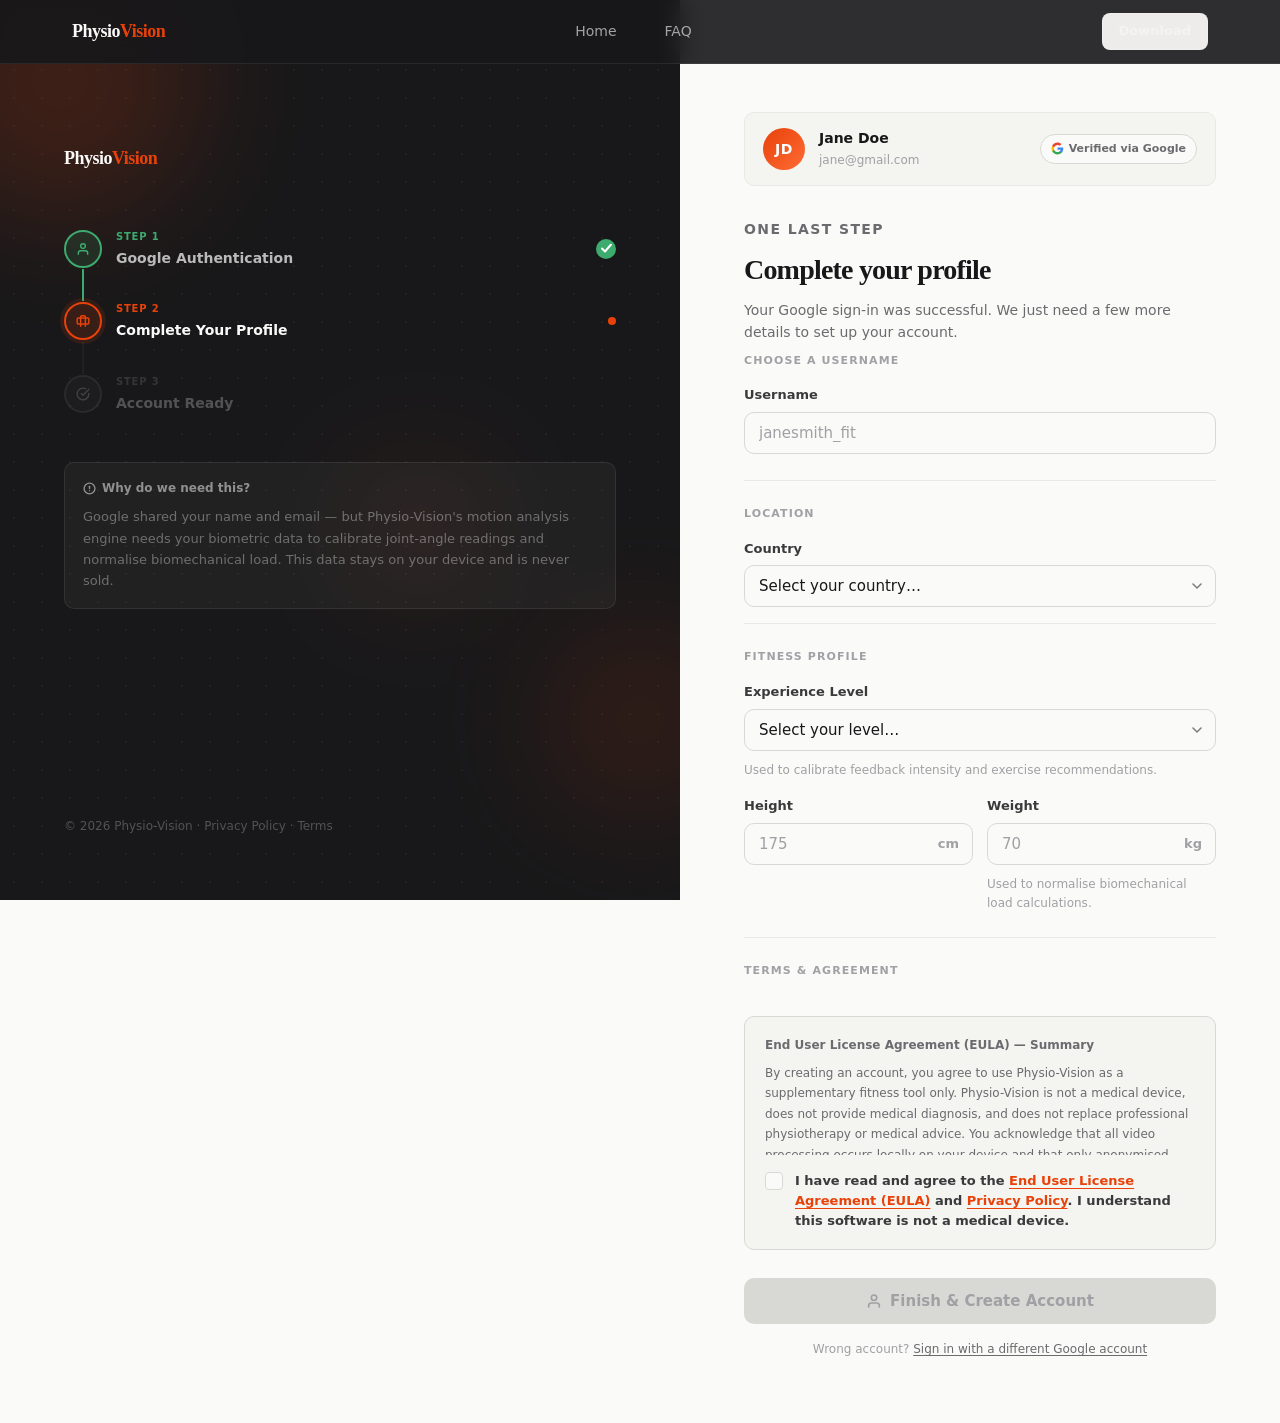
==== PhysioVision Web/complete-profile.html @ e2a909e8 "Integrated Auth" ====
<!DOCTYPE html>
<html lang="en">
<head>
  <meta charset="UTF-8" />
  <meta name="viewport" content="width=device-width, initial-scale=1.0" />
  <title>Complete Your Profile | Physio-Vision</title>
  <meta name="description" content="Almost there — finish setting up your Physio-Vision account." />
  <link rel="preconnect" href="https://fonts.googleapis.com" />
  <link rel="preconnect" href="https://fonts.gstatic.com" crossorigin />
  <link rel="stylesheet" href="css/style.css" />
  <link rel="stylesheet" href="css/complete-profile.css" />
</head>
<body>

  <nav>
    <div class="container nav-inner">
      <a href="index.html" class="logo">Physio<em>Vision</em></a>
      <div class="nav-links">
        <a href="index.html">Home</a>
        <a href="faq.html">FAQ</a>
      </div>
      <div class="nav-right">
        <a href="#" class="btn btn-outline btn-disabled">Download</a>
      </div>
    </div>
  </nav>

  <div class="cp-page">

    <!-- ── LEFT PANEL ── -->
    <div class="cp-left">
      <!-- Animated background orbs -->
      <div class="orb orb-1"></div>
      <div class="orb orb-2"></div>
      <div class="orb orb-3"></div>

      <div class="cp-left-content">
        <a href="index.html" class="logo">Physio<em>Vision</em></a>

        <!-- Step tracker -->
        <div class="step-track">
          <div class="step done">
            <div class="step-icon">
              <svg width="14" height="14" viewBox="0 0 24 24" fill="none" stroke="currentColor" stroke-width="2.5" stroke-linecap="round"><path d="M20 21v-2a4 4 0 0 0-4-4H8a4 4 0 0 0-4 4v2"/><circle cx="12" cy="7" r="4"/></svg>
            </div>
            <div class="step-label">
              <span class="step-num">Step 1</span>
              <span class="step-title">Google Authentication</span>
            </div>
            <div class="step-check">
              <svg width="11" height="9" viewBox="0 0 11 9" fill="none"><path d="M1 4.5l3 3 6-7" stroke="currentColor" stroke-width="2" stroke-linecap="round" stroke-linejoin="round"/></svg>
            </div>
          </div>

          <div class="step-connector">
            <div class="step-connector-fill"></div>
          </div>

          <div class="step active">
            <div class="step-icon">
              <svg width="14" height="14" viewBox="0 0 24 24" fill="none" stroke="currentColor" stroke-width="2.5" stroke-linecap="round"><path d="M20 7H4a2 2 0 0 0-2 2v6a2 2 0 0 0 2 2h16a2 2 0 0 0 2-2V9a2 2 0 0 0-2-2z"/><path d="M16 21V5a2 2 0 0 0-2-2h-4a2 2 0 0 0-2 2v16"/></svg>
            </div>
            <div class="step-label">
              <span class="step-num">Step 2</span>
              <span class="step-title">Complete Your Profile</span>
            </div>
            <div class="step-pulse"></div>
          </div>

          <div class="step-connector dim"></div>

          <div class="step dim">
            <div class="step-icon">
              <svg width="14" height="14" viewBox="0 0 24 24" fill="none" stroke="currentColor" stroke-width="2.5" stroke-linecap="round"><path d="M22 11.08V12a10 10 0 1 1-5.93-9.14"/><polyline points="22 4 12 14.01 9 11.01"/></svg>
            </div>
            <div class="step-label">
              <span class="step-num">Step 3</span>
              <span class="step-title">Account Ready</span>
            </div>
          </div>
        </div>

        <!-- Why we need this -->
        <div class="why-box">
          <p class="why-title">
            <svg width="13" height="13" viewBox="0 0 24 24" fill="none" stroke="currentColor" stroke-width="2.5" stroke-linecap="round"><circle cx="12" cy="12" r="10"/><line x1="12" y1="8" x2="12" y2="12"/><line x1="12" y1="16" x2="12.01" y2="16"/></svg>
            Why do we need this?
          </p>
          <p class="why-body">
            Google shared your name and email — but Physio-Vision's motion analysis engine needs your 
            biometric data to calibrate joint-angle readings and normalise biomechanical load. 
            This data stays on your device and is never sold.
          </p>
        </div>
      </div>

      <div class="cp-left-footer">
        © 2026 Physio-Vision · <a href="#">Privacy Policy</a> · <a href="#">Terms</a>
      </div>
    </div>

    <!-- ── RIGHT PANEL ── -->
    <div class="cp-right">

      <!-- Google identity card -->
      <div class="identity-card">
        <div class="identity-avatar" id="identity-avatar">JD</div>
        <div class="identity-info">
          <p class="identity-name" id="identity-name">Jane Doe</p>
          <p class="identity-email" id="identity-email">jane@gmail.com</p>
        </div>
        <div class="identity-badge">
          <svg width="13" height="13" viewBox="0 0 24 24"><path fill="#4285F4" d="M22.56 12.25c0-.78-.07-1.53-.2-2.25H12v4.26h5.92c-.26 1.37-1.04 2.53-2.21 3.31v2.77h3.57c2.08-1.92 3.28-4.74 3.28-8.09z"/><path fill="#34A853" d="M12 23c2.97 0 5.46-.98 7.28-2.66l-3.57-2.77c-.98.66-2.23 1.06-3.71 1.06-2.86 0-5.29-1.93-6.16-4.53H2.18v2.84C3.99 20.53 7.7 23 12 23z"/><path fill="#FBBC05" d="M5.84 14.09c-.22-.66-.35-1.36-.35-2.09s.13-1.43.35-2.09V7.07H2.18C1.43 8.55 1 10.22 1 12s.43 3.45 1.18 4.93l3.66-2.84z"/><path fill="#EA4335" d="M12 5.38c1.62 0 3.06.56 4.21 1.64l3.15-3.15C17.45 2.09 14.97 1 12 1 7.7 1 3.47 3.47 2.18 7.07l3.66 2.84c.87-2.6 3.3-4.53 6.16-4.53z"/></svg>
          Verified via Google
        </div>
      </div>

      <div class="cp-form-header">
        <p class="label">One last step</p>
        <h1>Complete your profile</h1>
        <p>Your Google sign-in was successful. We just need a few more details to set up your account.</p>
      </div>

      <form id="cp-form" novalidate>

        <!-- USERNAME -->
        <p class="form-section-title">Choose a Username</p>

        <div class="form-group">
          <label for="username">Username</label>
          <input class="form-input" type="text" id="username" name="username"
            placeholder="janesmith_fit" required minlength="3" maxlength="20" autocomplete="username" />
          <span class="hint" id="username-hint"></span>
          <span class="error-msg"></span>
        </div>

        <!-- LOCATION -->
        <p class="form-section-title">Location</p>

        <div class="form-group">
          <label for="country">Country</label>
          <div class="select-wrap">
            <select class="form-select" id="country" name="country" required>
              <option value="" disabled selected>Select your country…</option>
            </select>
          </div>
          <span class="error-msg"></span>
        </div>

        <!-- FITNESS PROFILE -->
        <p class="form-section-title">Fitness Profile</p>

        <div class="form-group">
          <label for="level">Experience Level</label>
          <div class="select-wrap">
            <select class="form-select" id="level" name="level" required>
              <option value="" disabled selected>Select your level…</option>
              <option value="beginner">Beginner — I'm just getting started</option>
              <option value="intermediate">Intermediate — I exercise regularly</option>
              <option value="advanced">Advanced — I train competitively or professionally</option>
            </select>
          </div>
          <span class="hint">Used to calibrate feedback intensity and exercise recommendations.</span>
          <span class="error-msg"></span>
        </div>

        <div class="form-row">
          <div class="form-group">
            <label for="height">Height</label>
            <div class="input-unit-wrap">
              <input class="form-input" type="number" id="height" name="height_cm"
                placeholder="175" min="50" max="280" required />
              <span class="input-unit-label">cm</span>
            </div>
            <span class="error-msg"></span>
          </div>
          <div class="form-group">
            <label for="weight">Weight</label>
            <div class="input-unit-wrap">
              <input class="form-input" type="number" id="weight" name="weight_kg"
                placeholder="70" min="10" max="500" required />
              <span class="input-unit-label">kg</span>
            </div>
            <span class="hint">Used to normalise biomechanical load calculations.</span>
            <span class="error-msg"></span>
          </div>
        </div>

        <!-- EULA -->
        <p class="form-section-title">Terms &amp; Agreement</p>

        <div class="eula-wrap">
          <div class="eula-scroll">
            <p><strong>End User License Agreement (EULA) — Summary</strong></p>
            <p style="margin-top:8px;">
              By creating an account, you agree to use Physio-Vision as a supplementary 
              fitness tool only. Physio-Vision is not a medical device, does not provide 
              medical diagnosis, and does not replace professional physiotherapy or medical 
              advice. You acknowledge that all video processing occurs locally on your 
              device and that only anonymised numeric session data is synced to our servers.
              You agree not to redistribute, reverse engineer, or resell the software.
              Physio-Vision reserves the right to revoke Beta access at any time.
              For the full EULA, please visit <a href="#">physiovision.app/eula</a>.
            </p>
          </div>
          <div class="form-group" style="margin-bottom:0;">
            <label class="eula-check-row">
              <div class="custom-checkbox">
                <input type="checkbox" id="eula" name="eula_accepted" required />
                <div class="checkbox-box">
                  <svg width="10" height="8" viewBox="0 0 10 8" fill="none">
                    <path d="M1 4l3 3 5-6" stroke="white" stroke-width="1.8" stroke-linecap="round" stroke-linejoin="round"/>
                  </svg>
                </div>
              </div>
              <span class="eula-text">
                I have read and agree to the <a href="#">End User License Agreement (EULA)</a> 
                and <a href="#">Privacy Policy</a>. I understand this software is not a medical device.
              </span>
            </label>
            <span class="error-msg"></span>
          </div>
        </div>

        <!-- SUBMIT -->
        <button type="submit" class="btn-submit" id="btn-submit" disabled>
          <svg width="16" height="16" viewBox="0 0 24 24" fill="none" stroke="currentColor" stroke-width="2.5" stroke-linecap="round"><path d="M20 21v-2a4 4 0 0 0-4-4H8a4 4 0 0 0-4 4v2"/><circle cx="12" cy="7" r="4"/></svg>
          Finish &amp; Create Account
        </button>

        <p class="cp-footer-note">
          Wrong account? <a href="login.html">Sign in with a different Google account</a>
        </p>

      </form>
    </div>

  </div>

  <script src="js/complete-profile.js"></script>
</body>
</html>
---- PhysioVision Web/css/style.css ----
/* ============================================================
   PHYSIO-VISION — Global Design System v2
   Aesthetic: Light Industrial / Technical Editorial
   Inspired by: Framework.com — precise, structured, bold
   Fonts: Cabinet Grotesk (display) + Instrument Sans (body)
   Palette: Near-white base, pure black type, orange-red accent
   ============================================================ */

@import url('https://fonts.googleapis.com/css2?family=Instrument+Sans:ital,wght@0,400;0,500;0,600;1,400&display=swap');
/* Cabinet Grotesk via Fontshare CDN */
@import url('https://api.fontshare.com/v2/css?f[]=cabinet-grotesk@800,700,500&display=swap');

/* ──────────────────────────────────────────
   1. DESIGN TOKENS
────────────────────────────────────────── */
:root {
  /* Palette */
  --white:       #FAFAF8;
  --off-white:   #F2F1ED;
  --paper:       #EDECEA;
  --ink:         #0F0F0E;
  --ink-sec:     #3A3A38;
  --ink-muted:   #7A7A76;
  --ink-faint:   #B8B8B3;

  --accent:      #E8420A;        /* Framework-style orange-red */
  --accent-dim:  rgba(232,66,10,0.10);
  --accent-dark: #C23408;

  --border:      rgba(15,15,14,0.10);
  --border-hi:   rgba(15,15,14,0.20);

  /* Typography */
  --font-display: 'Cabinet Grotesk', 'Instrument Sans', sans-serif;
  --font-body:    'Instrument Sans', sans-serif;

  /* Layout */
  --nav-h:    64px;
  --radius:   6px;
  --radius-lg:12px;
  --max-w:    1200px;

  /* Motion */
  --ease: cubic-bezier(0.22, 1, 0.36, 1);
}

/* ──────────────────────────────────────────
   2. RESET
────────────────────────────────────────── */
*, *::before, *::after {
  margin: 0; padding: 0;
  box-sizing: border-box;
}

html { scroll-behavior: smooth; }

body {
  background: var(--white);
  color: var(--ink);
  font-family: var(--font-body);
  font-size: 16px;
  line-height: 1.6;
  overflow-x: hidden;
  -webkit-font-smoothing: antialiased;
}

a { text-decoration: none; color: inherit; }
img { display: block; max-width: 100%; }
button { font-family: var(--font-body); }

/* ──────────────────────────────────────────
   3. UTILITIES
────────────────────────────────────────── */
.container {
  max-width: var(--max-w);
  margin: 0 auto;
  padding: 0 40px;
}

.label {
  font-size: 11px;
  font-weight: 600;
  letter-spacing: 0.12em;
  text-transform: uppercase;
  color: var(--ink-muted);
}

.badge {
  display: inline-flex;
  align-items: center;
  gap: 6px;
  padding: 4px 10px;
  border-radius: 4px;
  background: var(--accent-dim);
  border: 1px solid rgba(232,66,10,0.2);
  color: var(--accent);
  font-size: 11px;
  font-weight: 600;
  letter-spacing: 0.08em;
  text-transform: uppercase;
}

/* ──────────────────────────────────────────
   4. NAVIGATION
────────────────────────────────────────── */
nav {
  position: fixed;
  top: 0; left: 0; right: 0;
  z-index: 999;
  height: var(--nav-h);
  background: rgba(250,250,248,0.92);
  backdrop-filter: blur(16px);
  -webkit-backdrop-filter: blur(16px);
  border-bottom: 1px solid var(--border);
  transition: border-color 0.3s;
}

nav.scrolled { border-color: var(--border-hi); }

.nav-inner {
  height: 100%;
  display: flex;
  align-items: center;
  justify-content: space-between;
  gap: 32px;
}

.logo {
  font-family: var(--font-display);
  font-size: 17px;
  font-weight: 800;
  letter-spacing: -0.3px;
  color: var(--ink);
  flex-shrink: 0;
}
.logo em {
  font-style: normal;
  color: var(--accent);
}

.nav-links {
  display: flex;
  align-items: center;
  gap: 2px;
  flex: 1;
  justify-content: center;
}

.nav-links a {
  padding: 5px 12px;
  border-radius: var(--radius);
  font-size: 14px;
  font-weight: 500;
  color: var(--ink-sec);
  transition: background 0.15s, color 0.15s;
}
.nav-links a:hover,
.nav-links a.active {
  background: var(--border);
  color: var(--ink);
}

.nav-right { display: flex; align-items: center; gap: 10px; }

/* ──────────────────────────────────────────
   5. BUTTONS
────────────────────────────────────────── */
.btn {
  display: inline-flex;
  align-items: center;
  gap: 7px;
  padding: 9px 20px;
  border-radius: var(--radius);
  font-family: var(--font-body);
  font-size: 14px;
  font-weight: 600;
  cursor: pointer;
  transition: all 0.2s var(--ease);
  border: none;
  outline: none;
  white-space: nowrap;
  text-decoration: none;
}

.btn-primary {
  background: var(--ink);
  color: var(--white);
}
.btn-primary:hover {
  background: var(--accent);
  transform: translateY(-1px);
}

.btn-accent {
  background: var(--accent);
  color: #fff;
}
.btn-accent:hover {
  background: var(--accent-dark);
  transform: translateY(-1px);
  box-shadow: 0 4px 18px rgba(232,66,10,0.25);
}

.btn-outline {
  background: transparent;
  color: var(--ink-sec);
  border: 1px solid var(--border-hi);
}
.btn-outline:hover {
  background: var(--off-white);
  border-color: var(--ink-faint);
  color: var(--ink);
}

.btn-disabled {
  background: var(--paper);
  color: var(--ink-faint);
  border: 1px solid var(--border);
  cursor: not-allowed;
  pointer-events: none;
}

/* ──────────────────────────────────────────
   6. SECTION STRUCTURE
────────────────────────────────────────── */
.section-header {
  display: grid;
  grid-template-columns: 1fr 1fr;
  gap: 48px;
  align-items: end;
  margin-bottom: 56px;
}

.section-header-left .label { margin-bottom: 14px; }

.display-title {
  font-family: var(--font-display);
  font-size: clamp(32px, 4vw, 52px);
  font-weight: 800;
  letter-spacing: -1.5px;
  line-height: 1.05;
  color: var(--ink);
}

.section-sub {
  font-size: 15px;
  color: var(--ink-muted);
  line-height: 1.75;
  max-width: 380px;
  align-self: end;
}

/* Horizontal rule with label */
.section-rule {
  display: flex;
  align-items: center;
  gap: 16px;
  margin-bottom: 48px;
}
.section-rule::before,
.section-rule::after {
  content: '';
  flex: 1;
  height: 1px;
  background: var(--border);
}

/* ──────────────────────────────────────────
   7. SCROLL REVEAL
────────────────────────────────────────── */
.reveal {
  opacity: 0;
  transform: translateY(20px);
  transition: opacity 0.6s var(--ease), transform 0.6s var(--ease);
}
.reveal.visible { opacity: 1; transform: none; }
.reveal-delay-1 { transition-delay: 0.08s; }
.reveal-delay-2 { transition-delay: 0.16s; }
.reveal-delay-3 { transition-delay: 0.24s; }
.reveal-delay-4 { transition-delay: 0.32s; }

/* ──────────────────────────────────────────
   8. FOOTER
────────────────────────────────────────── */
footer {
  border-top: 1px solid var(--border);
  background: var(--off-white);
  padding: 56px 0 40px;
}

.footer-grid {
  display: grid;
  grid-template-columns: 200px 1fr 1fr 1fr;
  gap: 48px;
  margin-bottom: 48px;
}

.footer-brand .logo { font-size: 16px; margin-bottom: 12px; display: block; }
.footer-brand p { font-size: 13px; color: var(--ink-muted); line-height: 1.65; }

.footer-col-title {
  font-size: 12px;
  font-weight: 600;
  letter-spacing: 0.08em;
  text-transform: uppercase;
  color: var(--ink-sec);
  margin-bottom: 14px;
}

.footer-col a {
  display: block;
  font-size: 14px;
  color: var(--ink-muted);
  margin-bottom: 9px;
  transition: color 0.15s;
}
.footer-col a:hover { color: var(--ink); }

.footer-bottom {
  display: flex;
  align-items: center;
  justify-content: space-between;
  padding-top: 24px;
  border-top: 1px solid var(--border);
  font-size: 13px;
  color: var(--ink-faint);
  flex-wrap: wrap;
  gap: 12px;
}

/* ──────────────────────────────────────────
   9. RESPONSIVE
────────────────────────────────────────── */
@media (max-width: 900px) {
  .container { padding: 0 24px; }
  .footer-grid { grid-template-columns: 1fr 1fr; }
  .section-header { grid-template-columns: 1fr; gap: 16px; }
}

@media (max-width: 600px) {
  .nav-links { display: none; }
  .footer-grid { grid-template-columns: 1fr; }
}
---- PhysioVision Web/css/complete-profile.css ----
/* ============================================================
   PHYSIO-VISION — complete-profile.css
   ============================================================ */

:root {
  --ink: #18181A;
  --ink-sec: #3A3A3C;
  --ink-muted: #6B6B6F;
  --ink-faint: #A0A0A5;
  --white: #FAFAF8;
  --off-white: #F4F4F1;
  --border: #E8E8E4;
  --border-hi: #D8D8D4;
  --accent: #E8420A;
  --accent-dim: rgba(232,66,10,0.1);
  --green: #3DAA6E;
  --radius: 10px;
  --font-display: 'Georgia', serif;
  --font-body: system-ui, sans-serif;
  --nav-h: 64px;
}

*, *::before, *::after { box-sizing: border-box; margin: 0; padding: 0; }
body { font-family: var(--font-body); background: var(--white); color: var(--ink); }

/* NAV */
nav {
  position: fixed; top: 0; left: 0; right: 0; z-index: 100;
  height: var(--nav-h);
  display: flex; align-items: center;
  background: rgba(24,24,26,0.9);
  backdrop-filter: blur(12px);
  border-bottom: 1px solid rgba(255,255,255,0.07);
}
.container { width: 100%; max-width: 1200px; margin: 0 auto; padding: 0 32px; }
.nav-inner { display: flex; align-items: center; justify-content: space-between; }
.logo { font-size: 18px; font-weight: 800; color: var(--white); text-decoration: none; letter-spacing: -0.5px; }
.logo em { font-style: normal; color: var(--accent); }
.nav-links { display: flex; gap: 24px; }
.nav-links a { font-size: 14px; color: rgba(255,255,255,0.6); text-decoration: none; transition: color 0.2s; }
.nav-links a:hover { color: var(--white); }
.nav-right a { font-size: 13px; padding: 7px 16px; border: 1px solid rgba(255,255,255,0.2); border-radius: 8px; color: rgba(255,255,255,0.4); text-decoration: none; cursor: not-allowed; }

/* PAGE LAYOUT */
.cp-page {
  min-height: 100vh;
  display: grid;
  grid-template-columns: 1fr 600px;
}

/* ── LEFT PANEL ── */
.cp-left {
  background: var(--ink);
  padding: calc(var(--nav-h) + 80px) 64px 64px;
  display: flex;
  flex-direction: column;
  justify-content: space-between;
  position: sticky; top: 0;
  height: 100vh;
  overflow: hidden;
}

/* Dot grid texture */
.cp-left::before {
  content: '';
  position: absolute; inset: 0;
  background-image: radial-gradient(circle, rgba(255,255,255,0.04) 1px, transparent 1px);
  background-size: 28px 28px;
  pointer-events: none;
}

/* ── ANIMATED ORBS ── */
.orb {
  position: absolute;
  border-radius: 50%;
  filter: blur(60px);
  pointer-events: none;
  opacity: 0.18;
  animation: orbDrift linear infinite;
}
.orb-1 {
  width: 280px; height: 280px;
  background: var(--accent);
  top: -60px; left: -80px;
  animation-duration: 18s;
  animation-delay: 0s;
}
.orb-2 {
  width: 200px; height: 200px;
  background: #E8420A;
  bottom: 80px; right: -60px;
  opacity: 0.12;
  animation-duration: 24s;
  animation-delay: -8s;
  animation-direction: reverse;
}
.orb-3 {
  width: 160px; height: 160px;
  background: #FF6B35;
  top: 50%; left: 50%;
  opacity: 0.08;
  animation-duration: 30s;
  animation-delay: -14s;
}

@keyframes orbDrift {
  0%   { transform: translate(0, 0) scale(1); }
  25%  { transform: translate(30px, -20px) scale(1.05); }
  50%  { transform: translate(-20px, 30px) scale(0.95); }
  75%  { transform: translate(20px, 20px) scale(1.02); }
  100% { transform: translate(0, 0) scale(1); }
}

.cp-left-content { position: relative; z-index: 1; }

.cp-left .logo { display: block; margin-bottom: 56px; color: var(--white); }
.cp-left .logo em { color: var(--accent); }

/* STEP TRACKER */
.step-track {
  display: flex;
  flex-direction: column;
  gap: 0;
  margin-bottom: 48px;
}

.step {
  display: flex;
  align-items: center;
  gap: 14px;
  position: relative;
  z-index: 1;
}

.step-icon {
  width: 38px; height: 38px;
  border-radius: 50%;
  border: 2px solid rgba(255,255,255,0.15);
  background: rgba(255,255,255,0.06);
  display: flex; align-items: center; justify-content: center;
  color: rgba(255,255,255,0.4);
  flex-shrink: 0;
  transition: all 0.3s;
}

.step.done .step-icon {
  border-color: var(--green);
  background: rgba(61,170,110,0.15);
  color: var(--green);
}

.step.active .step-icon {
  border-color: var(--accent);
  background: rgba(232,66,10,0.15);
  color: var(--accent);
  box-shadow: 0 0 0 4px rgba(232,66,10,0.12);
}

.step-label { flex: 1; }
.step-num {
  display: block;
  font-size: 10px;
  font-weight: 600;
  letter-spacing: 0.08em;
  text-transform: uppercase;
  color: rgba(255,255,255,0.3);
  margin-bottom: 2px;
}
.step.done .step-num  { color: var(--green); }
.step.active .step-num { color: var(--accent); }

.step-title {
  display: block;
  font-size: 14px;
  font-weight: 600;
  color: rgba(255,255,255,0.35);
}
.step.done .step-title  { color: rgba(255,255,255,0.7); }
.step.active .step-title { color: var(--white); }
.step.dim .step-title   { color: rgba(255,255,255,0.25); }
.step.dim .step-icon    { opacity: 0.4; }
.step.dim .step-num     { opacity: 0.4; }

.step-check {
  width: 20px; height: 20px;
  border-radius: 50%;
  background: var(--green);
  display: flex; align-items: center; justify-content: center;
  color: white;
  flex-shrink: 0;
}

.step-pulse {
  width: 8px; height: 8px;
  border-radius: 50%;
  background: var(--accent);
  flex-shrink: 0;
  animation: pulse 1.8s ease-in-out infinite;
}
@keyframes pulse {
  0%, 100% { transform: scale(1); opacity: 1; box-shadow: 0 0 0 0 rgba(232,66,10,0.4); }
  50%       { transform: scale(1.2); opacity: 0.9; box-shadow: 0 0 0 6px rgba(232,66,10,0); }
}

.step-connector {
  width: 2px; height: 32px;
  background: rgba(255,255,255,0.1);
  margin-left: 18px;
  position: relative;
  overflow: hidden;
}
.step-connector.dim { opacity: 0.4; }

.step-connector-fill {
  position: absolute; top: 0; left: 0; right: 0;
  background: var(--green);
  animation: fillDown 0.8s ease 0.3s forwards;
  height: 0;
}
@keyframes fillDown { to { height: 100%; } }

/* WHY BOX */
.why-box {
  padding: 16px 18px;
  border: 1px solid rgba(255,255,255,0.08);
  border-radius: var(--radius);
  background: rgba(255,255,255,0.04);
}
.why-title {
  font-size: 12px; font-weight: 600;
  color: rgba(255,255,255,0.5);
  display: flex; align-items: center; gap: 6px;
  margin-bottom: 8px;
}
.why-body {
  font-size: 13px; color: rgba(255,255,255,0.35);
  line-height: 1.65;
}

.cp-left-footer {
  position: relative; z-index: 1;
  font-size: 12px; color: rgba(255,255,255,0.25);
}
.cp-left-footer a { color: inherit; text-decoration: none; }
.cp-left-footer a:hover { color: rgba(255,255,255,0.5); }

/* ── RIGHT PANEL ── */
.cp-right {
  background: var(--white);
  padding: calc(var(--nav-h) + 48px) 64px 64px;
  overflow-y: auto;
}

/* IDENTITY CARD */
.identity-card {
  display: flex;
  align-items: center;
  gap: 14px;
  padding: 14px 18px;
  border-radius: var(--radius);
  border: 1px solid var(--border);
  background: var(--off-white);
  margin-bottom: 32px;
  animation: slideIn 0.5s ease both;
}
@keyframes slideIn {
  from { opacity: 0; transform: translateY(-8px); }
  to   { opacity: 1; transform: translateY(0); }
}

.identity-avatar {
  width: 42px; height: 42px;
  border-radius: 50%;
  background: linear-gradient(135deg, var(--accent), #FF6B35);
  color: white;
  font-size: 14px; font-weight: 700;
  display: flex; align-items: center; justify-content: center;
  flex-shrink: 0;
  letter-spacing: 0.5px;
}

.identity-info { flex: 1; }
.identity-name  { font-size: 14px; font-weight: 600; color: var(--ink); margin-bottom: 2px; }
.identity-email { font-size: 12px; color: var(--ink-faint); }

.identity-badge {
  display: flex; align-items: center; gap: 5px;
  font-size: 11px; font-weight: 600;
  color: var(--ink-muted);
  background: var(--white);
  border: 1px solid var(--border-hi);
  border-radius: 100px;
  padding: 5px 10px;
  white-space: nowrap;
}

/* FORM HEADER */
.cp-form-header { margin-bottom: 8px; }
.label {
  display: block;
  font-size: 11px; font-weight: 600;
  letter-spacing: 0.1em; text-transform: uppercase;
  color: var(--accent); margin-bottom: 8px;
}
.cp-form-header h1 {
  font-family: var(--font-display);
  font-size: 28px; font-weight: 700;
  letter-spacing: -0.8px; margin-bottom: 6px;
}
.cp-form-header p { font-size: 14px; color: var(--ink-muted); }

/* FORM ELEMENTS (same as signup) */
.form-section-title {
  font-size: 11px; font-weight: 600;
  letter-spacing: 0.1em; text-transform: uppercase;
  color: var(--ink-faint);
  padding: 24px 0 16px;
  border-top: 1px solid var(--border);
  margin-top: 8px;
}
.form-section-title:first-of-type { border-top: none; padding-top: 0; }

.form-row { display: grid; grid-template-columns: 1fr 1fr; gap: 14px; }
.form-group { display: flex; flex-direction: column; gap: 6px; margin-bottom: 16px; }
.form-group label { font-size: 13px; font-weight: 600; color: var(--ink-sec); }
.form-group .hint { font-size: 12px; color: var(--ink-faint); margin-top: 4px; }

.form-input,
.form-select {
  width: 100%; padding: 11px 14px;
  border-radius: var(--radius);
  border: 1px solid var(--border-hi);
  background: var(--white); color: var(--ink);
  font-family: var(--font-body); font-size: 15px;
  outline: none;
  transition: border-color 0.2s, box-shadow 0.2s;
  appearance: none; -webkit-appearance: none;
}
.form-input:focus, .form-select:focus {
  border-color: var(--accent);
  box-shadow: 0 0 0 3px var(--accent-dim);
}
.form-input:hover:not(:focus), .form-select:hover:not(:focus) { border-color: var(--ink-faint); }
.form-input::placeholder { color: var(--ink-faint); }

.select-wrap { position: relative; }
.select-wrap::after {
  content: '';
  position: absolute; right: 14px; top: 50%; transform: translateY(-50%);
  width: 10px; height: 6px;
  background-image: url("data:image/svg+xml,%3Csvg width='10' height='6' viewBox='0 0 10 6' fill='none' xmlns='http://www.w3.org/2000/svg'%3E%3Cpath d='M1 1l4 4 4-4' stroke='%237A7A76' stroke-width='1.5' stroke-linecap='round' stroke-linejoin='round'/%3E%3C/svg%3E");
  background-repeat: no-repeat; background-position: center;
  pointer-events: none;
}
.select-wrap .form-select { padding-right: 38px; cursor: pointer; }

.input-unit-wrap { position: relative; }
.input-unit-wrap .form-input { padding-right: 44px; }
.input-unit-label {
  position: absolute; right: 14px; top: 50%; transform: translateY(-50%);
  font-size: 13px; font-weight: 600; color: var(--ink-faint); pointer-events: none;
}

/* EULA */
.eula-wrap {
  margin: 20px 0 28px;
  padding: 18px 20px;
  border: 1px solid var(--border-hi);
  border-radius: var(--radius);
  background: var(--off-white);
}
.eula-scroll {
  max-height: 120px; overflow-y: auto;
  margin-bottom: 16px; padding-right: 6px;
  font-size: 12px; color: var(--ink-muted); line-height: 1.7;
  scrollbar-width: thin; scrollbar-color: var(--border-hi) transparent;
}
.eula-check-row { display: flex; align-items: flex-start; gap: 12px; cursor: pointer; }
.custom-checkbox { position: relative; flex-shrink: 0; margin-top: 1px; }
.custom-checkbox input[type="checkbox"] {
  opacity: 0; position: absolute; width: 18px; height: 18px; cursor: pointer;
}
.checkbox-box {
  width: 18px; height: 18px; border-radius: 4px;
  border: 1.5px solid var(--border-hi); background: var(--white);
  display: flex; align-items: center; justify-content: center;
  transition: border-color 0.2s, background 0.2s;
}
.custom-checkbox input:checked + .checkbox-box { background: var(--accent); border-color: var(--accent); }
.checkbox-box svg { opacity: 0; transition: opacity 0.15s; }
.custom-checkbox input:checked + .checkbox-box svg { opacity: 1; }
.custom-checkbox input:focus + .checkbox-box { box-shadow: 0 0 0 3px var(--accent-dim); }
.eula-text { font-size: 13px; color: var(--ink-sec); line-height: 1.55; }
.eula-text a { color: var(--accent); text-decoration: underline; text-underline-offset: 3px; }

/* SUBMIT */
.btn-submit {
  width: 100%; padding: 14px;
  font-size: 15px; font-weight: 700;
  border-radius: var(--radius);
  background: var(--ink); color: var(--white);
  border: none; cursor: pointer;
  font-family: var(--font-body);
  transition: background 0.2s, transform 0.15s;
  display: flex; align-items: center; justify-content: center; gap: 8px;
}
.btn-submit:hover:not(:disabled) { background: var(--accent); transform: translateY(-1px); }
.btn-submit:active:not(:disabled) { transform: translateY(0); }
.btn-submit:disabled {
  background: var(--border-hi); color: var(--ink-faint);
  cursor: not-allowed; transform: none;
}

/* ERROR */
.form-group.error .form-input,
.form-group.error .form-select { border-color: #D94040; box-shadow: 0 0 0 3px rgba(217,64,64,0.1); }
.form-group .error-msg { font-size: 12px; color: #D94040; display: none; }
.form-group.error .error-msg { display: block; }

/* FOOTER NOTE */
.cp-footer-note {
  margin-top: 16px; font-size: 12px;
  color: var(--ink-faint); text-align: center; line-height: 1.6;
}
.cp-footer-note a { color: var(--ink-muted); text-decoration: underline; text-underline-offset: 2px; }

/* RESPONSIVE */
@media (max-width: 960px) {
  .cp-page { grid-template-columns: 1fr; }
  .cp-left { position: static; height: auto; padding: calc(var(--nav-h) + 48px) 32px 40px; }
  .cp-right { padding: 40px 32px 64px; }
  .form-row { grid-template-columns: 1fr; }
}
@media (max-width: 600px) {
  .nav-links { display: none; }
  .cp-right { padding: 32px 20px 48px; }
  .cp-left  { padding: calc(var(--nav-h) + 32px) 20px 36px; }
}
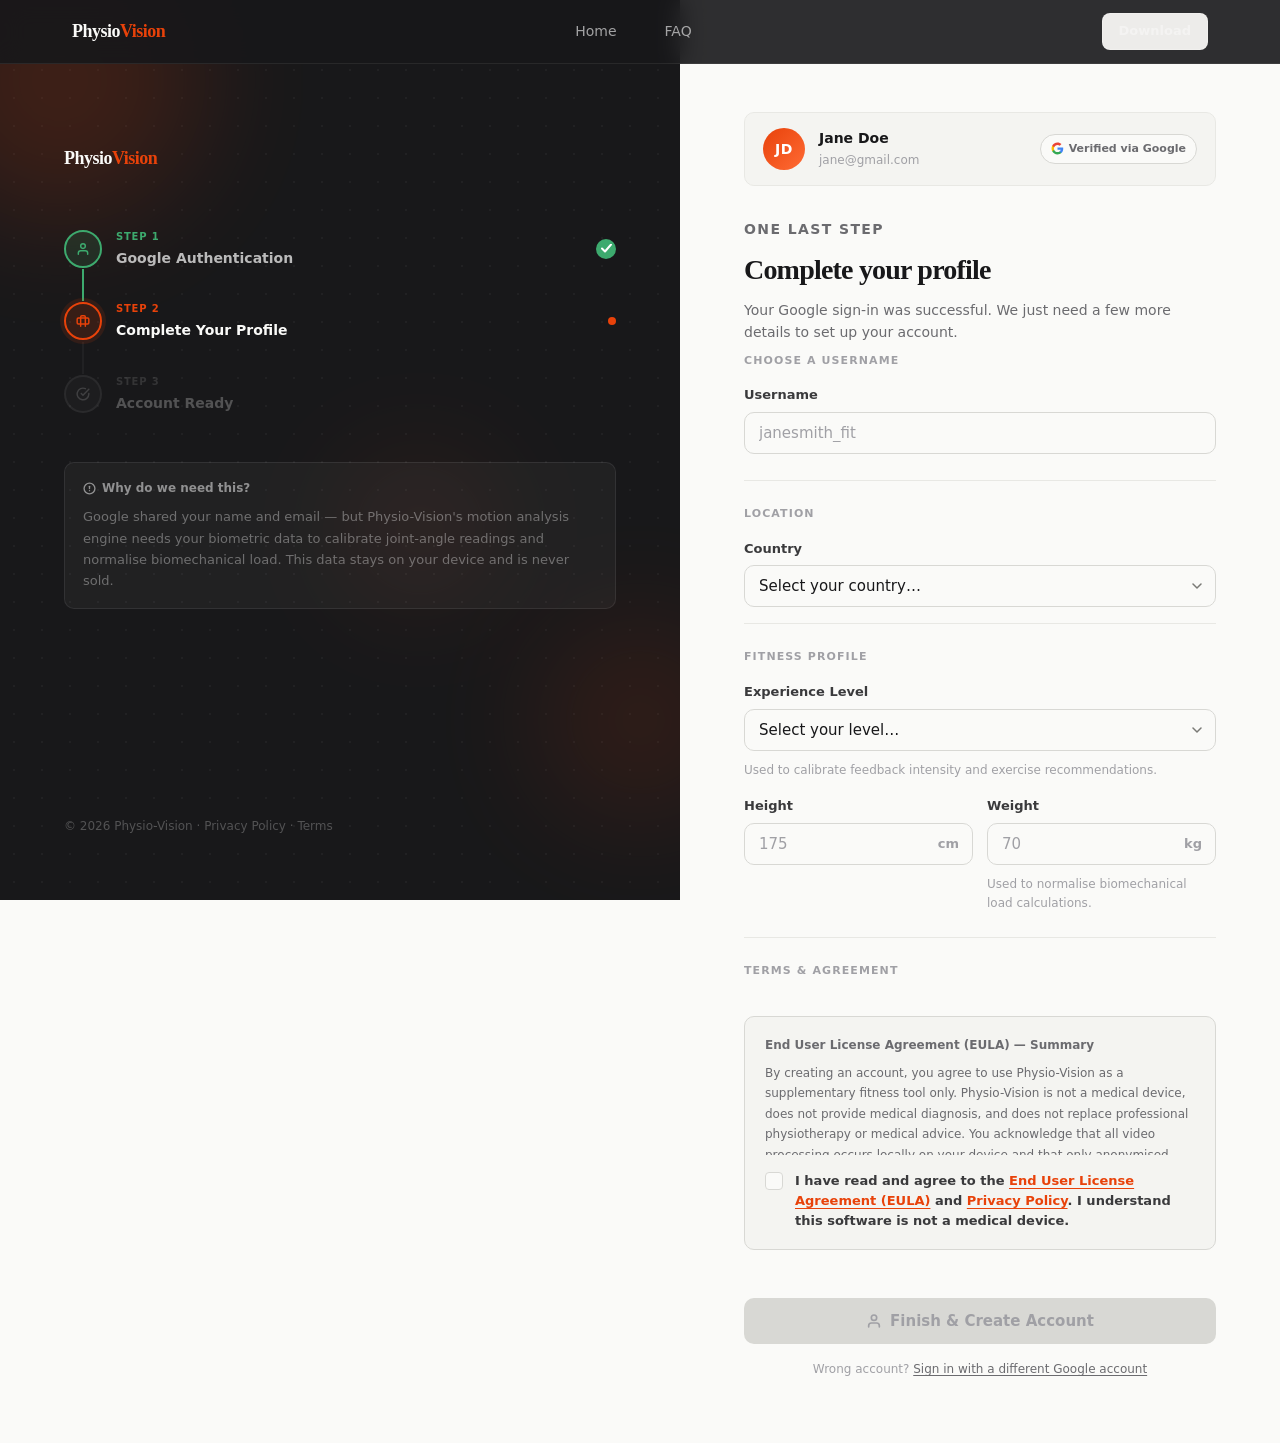
==== commit 0a3ed546: "Authy update" ====
--- a/PhysioVision Web/complete-profile.html
+++ b/PhysioVision Web/complete-profile.html
@@ -9,6 +9,7 @@
   <link rel="preconnect" href="https://fonts.gstatic.com" crossorigin />
   <link rel="stylesheet" href="css/style.css" />
   <link rel="stylesheet" href="css/complete-profile.css" />
+  <script src="https://challenges.cloudflare.com/turnstile/v0/api.js" async defer></script>
 </head>
 <body>
 
@@ -223,6 +224,11 @@
         </div>
 
         <!-- SUBMIT -->
+
+        <div class="form-group" style="display: flex; justify-content: center; margin: 10px 0 20px;">
+       <div class="cf-turnstile" data-sitekey="0x4AAAAAADMHf-gX5yX2YfQp" data-theme="dark"></div>
+     </div>
+
         <button type="submit" class="btn-submit" id="btn-submit" disabled>
           <svg width="16" height="16" viewBox="0 0 24 24" fill="none" stroke="currentColor" stroke-width="2.5" stroke-linecap="round"><path d="M20 21v-2a4 4 0 0 0-4-4H8a4 4 0 0 0-4 4v2"/><circle cx="12" cy="7" r="4"/></svg>
           Finish &amp; Create Account
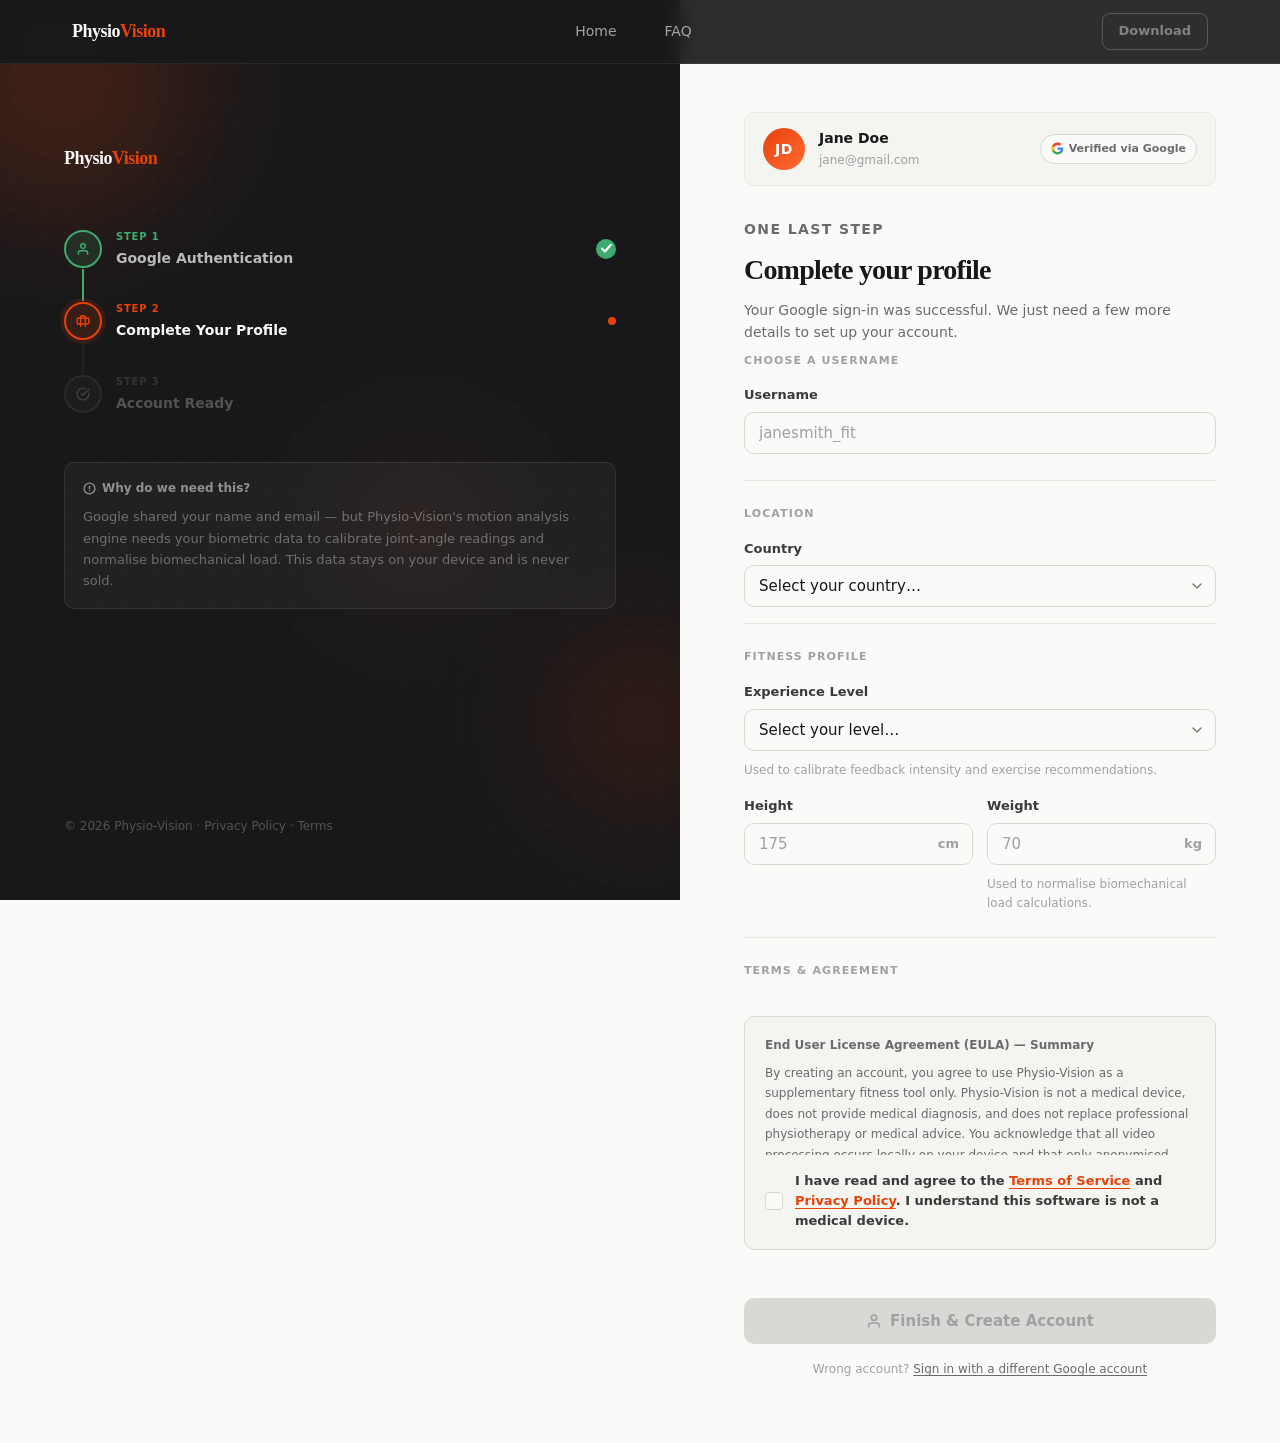
==== commit 747a88ea: "Updated sight" ====
--- a/PhysioVision Web/complete-profile.html
+++ b/PhysioVision Web/complete-profile.html
@@ -5,6 +5,7 @@
   <meta name="viewport" content="width=device-width, initial-scale=1.0" />
   <title>Complete Your Profile | Physio-Vision</title>
   <meta name="description" content="Almost there — finish setting up your Physio-Vision account." />
+  <link rel="icon" href="Vision_favicon.png" />
   <link rel="preconnect" href="https://fonts.googleapis.com" />
   <link rel="preconnect" href="https://fonts.gstatic.com" crossorigin />
   <link rel="stylesheet" href="css/style.css" />
@@ -21,7 +22,7 @@
         <a href="faq.html">FAQ</a>
       </div>
       <div class="nav-right">
-        <a href="#" class="btn btn-outline btn-disabled">Download</a>
+        <a href="download.html" class="btn btn-outline">Download</a>
       </div>
     </div>
   </nav>
@@ -96,7 +97,7 @@
       </div>
 
       <div class="cp-left-footer">
-        © 2026 Physio-Vision · <a href="#">Privacy Policy</a> · <a href="#">Terms</a>
+        &copy; 2026 Physio-Vision &middot; <a href="privacy.html">Privacy Policy</a> &middot; <a href="terms.html">Terms</a>
       </div>
     </div>
 
@@ -201,7 +202,7 @@
               device and that only anonymised numeric session data is synced to our servers.
               You agree not to redistribute, reverse engineer, or resell the software.
               Physio-Vision reserves the right to revoke Beta access at any time.
-              For the full EULA, please visit <a href="#">physiovision.app/eula</a>.
+              For the full terms, please visit <a href="terms.html">physiovision.app/terms</a>.
             </p>
           </div>
           <div class="form-group" style="margin-bottom:0;">
@@ -215,8 +216,8 @@
                 </div>
               </div>
               <span class="eula-text">
-                I have read and agree to the <a href="#">End User License Agreement (EULA)</a> 
-                and <a href="#">Privacy Policy</a>. I understand this software is not a medical device.
+                I have read and agree to the <a href="terms.html">Terms of Service</a> 
+                and <a href="privacy.html">Privacy Policy</a>. I understand this software is not a medical device.
               </span>
             </label>
             <span class="error-msg"></span>
@@ -243,6 +244,8 @@
 
   </div>
 
+  <script src="js/security.js"></script>
+  <script src="js/shared.js"></script>
   <script src="js/complete-profile.js"></script>
 </body>
 </html>
--- a/PhysioVision Web/css/style.css
+++ b/PhysioVision Web/css/style.css
@@ -29,6 +29,13 @@
 
   --border:      rgba(15,15,14,0.10);
   --border-hi:   rgba(15,15,14,0.20);
+
+  /* Semantic colors */
+  --error:       #D94040;
+  --error-dim:   rgba(217,64,64,0.10);
+  --success:     #3DAA6E;
+  --success-dim: rgba(61,170,110,0.12);
+  --warning:     #E8A020;
 
   /* Typography */
   --font-display: 'Cabinet Grotesk', 'Instrument Sans', sans-serif;
@@ -100,6 +107,16 @@
   text-transform: uppercase;
 }
 
+/* Dot-grid texture (used on dark panels) */
+.dot-texture::before {
+  content: '';
+  position: absolute;
+  inset: 0;
+  background-image: radial-gradient(circle, rgba(255,255,255,0.04) 1px, transparent 1px);
+  background-size: 28px 28px;
+  pointer-events: none;
+}
+
 /* ──────────────────────────────────────────
    4. NAVIGATION
 ────────────────────────────────────────── */
@@ -161,6 +178,95 @@
 }
 
 .nav-right { display: flex; align-items: center; gap: 10px; }
+
+/* Auth button in nav (Sign in / Dashboard) */
+.nav-auth-btn {
+  display: inline-flex;
+  align-items: center;
+  gap: 6px;
+  padding: 7px 18px;
+  border-radius: var(--radius);
+  font-family: var(--font-body);
+  font-size: 13px;
+  font-weight: 600;
+  cursor: pointer;
+  border: 1.5px solid var(--border-hi);
+  background: transparent;
+  color: var(--ink-sec);
+  transition: all 0.2s var(--ease);
+  white-space: nowrap;
+  text-decoration: none;
+}
+.nav-auth-btn:hover {
+  background: var(--ink);
+  color: var(--white);
+  border-color: var(--ink);
+  transform: translateY(-1px);
+}
+
+/* Mobile hamburger toggle */
+.nav-toggle {
+  display: none;
+  background: none;
+  border: none;
+  cursor: pointer;
+  padding: 4px;
+  z-index: 1001;
+}
+.nav-toggle-bar {
+  display: block;
+  width: 22px;
+  height: 2px;
+  background: var(--ink);
+  border-radius: 2px;
+  transition: transform 0.25s var(--ease), opacity 0.2s;
+  margin: 5px 0;
+}
+.nav-toggle.open .nav-toggle-bar:nth-child(1) {
+  transform: translateY(7px) rotate(45deg);
+}
+.nav-toggle.open .nav-toggle-bar:nth-child(2) {
+  opacity: 0;
+}
+.nav-toggle.open .nav-toggle-bar:nth-child(3) {
+  transform: translateY(-7px) rotate(-45deg);
+}
+
+/* Mobile nav overlay */
+.nav-mobile {
+  display: none;
+  position: fixed;
+  top: var(--nav-h);
+  left: 0; right: 0;
+  background: var(--white);
+  border-bottom: 1px solid var(--border);
+  padding: 16px 24px 24px;
+  flex-direction: column;
+  gap: 4px;
+  box-shadow: 0 8px 32px rgba(0,0,0,0.08);
+  z-index: 998;
+  opacity: 0;
+  transform: translateY(-8px);
+  transition: opacity 0.25s var(--ease), transform 0.25s var(--ease);
+}
+.nav-mobile.open {
+  opacity: 1;
+  transform: translateY(0);
+}
+.nav-mobile a {
+  display: block;
+  padding: 10px 14px;
+  border-radius: var(--radius);
+  font-size: 15px;
+  font-weight: 500;
+  color: var(--ink-sec);
+  transition: background 0.15s, color 0.15s;
+}
+.nav-mobile a:hover,
+.nav-mobile a.active {
+  background: var(--border);
+  color: var(--ink);
+}
 
 /* ──────────────────────────────────────────
    5. BUTTONS
@@ -280,7 +386,396 @@
 .reveal-delay-4 { transition-delay: 0.32s; }
 
 /* ──────────────────────────────────────────
-   8. FOOTER
+   8. SHARED FORM STYLES
+   Consolidated from login.css, signup.css,
+   and complete-profile.css to eliminate
+   duplication.
+────────────────────────────────────────── */
+
+/* Form groups */
+.form-group {
+  display: flex;
+  flex-direction: column;
+  gap: 6px;
+  margin-bottom: 16px;
+}
+
+.form-group label {
+  font-size: 13px;
+  font-weight: 600;
+  color: var(--ink-sec);
+  display: flex;
+  justify-content: space-between;
+  align-items: center;
+}
+
+.form-group .hint {
+  font-size: 12px;
+  color: var(--ink-faint);
+  margin-top: 4px;
+}
+
+/* Two-column form row */
+.form-row {
+  display: grid;
+  grid-template-columns: 1fr 1fr;
+  gap: 14px;
+}
+
+/* Section title within forms */
+.form-section-title {
+  font-size: 11px;
+  font-weight: 600;
+  letter-spacing: 0.1em;
+  text-transform: uppercase;
+  color: var(--ink-faint);
+  padding: 24px 0 16px;
+  border-top: 1px solid var(--border);
+  margin-top: 8px;
+}
+.form-section-title:first-of-type {
+  border-top: none;
+  padding-top: 0;
+}
+
+/* Text inputs & selects */
+.form-input,
+.form-select {
+  width: 100%;
+  padding: 11px 14px;
+  border-radius: var(--radius);
+  border: 1px solid var(--border-hi);
+  background: var(--white);
+  color: var(--ink);
+  font-family: var(--font-body);
+  font-size: 15px;
+  outline: none;
+  transition: border-color 0.2s, box-shadow 0.2s, background 0.2s;
+  appearance: none;
+  -webkit-appearance: none;
+}
+
+.form-input:focus,
+.form-select:focus {
+  border-color: var(--accent);
+  box-shadow: 0 0 0 3px var(--accent-dim);
+  background: #fff;
+}
+
+.form-input:hover:not(:focus),
+.form-select:hover:not(:focus) {
+  border-color: var(--ink-faint);
+}
+
+.form-input::placeholder { color: var(--ink-faint); }
+
+/* Select dropdown wrapper (custom arrow) */
+.select-wrap { position: relative; }
+.select-wrap::after {
+  content: '';
+  position: absolute;
+  right: 14px;
+  top: 50%;
+  transform: translateY(-50%);
+  width: 10px; height: 6px;
+  background-image: url("data:image/svg+xml,%3Csvg width='10' height='6' viewBox='0 0 10 6' fill='none' xmlns='http://www.w3.org/2000/svg'%3E%3Cpath d='M1 1l4 4 4-4' stroke='%237A7A76' stroke-width='1.5' stroke-linecap='round' stroke-linejoin='round'/%3E%3C/svg%3E");
+  background-repeat: no-repeat;
+  background-position: center;
+  pointer-events: none;
+}
+.select-wrap .form-select { padding-right: 38px; cursor: pointer; }
+
+/* Number input with unit label (kg, cm) */
+.input-unit-wrap { position: relative; }
+.input-unit-wrap .form-input { padding-right: 44px; }
+.input-unit-label {
+  position: absolute;
+  right: 14px;
+  top: 50%;
+  transform: translateY(-50%);
+  font-size: 13px;
+  font-weight: 600;
+  color: var(--ink-faint);
+  pointer-events: none;
+}
+
+/* Password field wrapper + toggle */
+.password-wrap { position: relative; }
+.password-wrap .form-input { padding-right: 44px; }
+.pw-toggle {
+  position: absolute;
+  right: 12px;
+  top: 50%;
+  transform: translateY(-50%);
+  background: none;
+  border: none;
+  cursor: pointer;
+  color: var(--ink-faint);
+  padding: 4px;
+  display: flex;
+  align-items: center;
+  transition: color 0.2s;
+}
+.pw-toggle:hover { color: var(--ink); }
+
+/* Password strength meter */
+.pw-strength {
+  display: flex;
+  gap: 4px;
+  margin-top: 6px;
+}
+.pw-bar {
+  flex: 1;
+  height: 3px;
+  border-radius: 2px;
+  background: var(--border-hi);
+  transition: background 0.3s;
+}
+.pw-bar.weak   { background: #E55; }
+.pw-bar.ok     { background: var(--warning); }
+.pw-bar.strong { background: var(--success); }
+
+.pw-label {
+  font-size: 11px;
+  color: var(--ink-faint);
+  margin-top: 4px;
+  transition: color 0.2s;
+}
+
+/* Password requirements list */
+.pw-reqs {
+  list-style: none;
+  display: flex;
+  flex-direction: column;
+  gap: 5px;
+  margin-top: 10px;
+  padding: 12px 14px;
+  border-radius: var(--radius);
+  background: var(--off-white);
+  border: 1px solid var(--border);
+}
+.pw-reqs li {
+  font-size: 12px;
+  color: var(--ink-faint);
+  display: flex;
+  align-items: center;
+  gap: 8px;
+  transition: color 0.25s;
+}
+.pw-reqs li::before {
+  content: '';
+  width: 14px; height: 14px;
+  border-radius: 50%;
+  border: 1.5px solid var(--border-hi);
+  flex-shrink: 0;
+  background: var(--white);
+  transition: border-color 0.25s, background 0.25s;
+  background-image: none;
+}
+.pw-reqs li.met { color: var(--success); }
+.pw-reqs li.met::before {
+  border-color: var(--success);
+  background: var(--success);
+  background-image: url("data:image/svg+xml,%3Csvg width='8' height='7' viewBox='0 0 8 7' fill='none' xmlns='http://www.w3.org/2000/svg'%3E%3Cpath d='M1 3.5l2 2 4-4' stroke='white' stroke-width='1.5' stroke-linecap='round' stroke-linejoin='round'/%3E%3C/svg%3E");
+  background-repeat: no-repeat;
+  background-position: center;
+}
+.pw-req-example {
+  color: var(--ink-faint);
+  font-family: monospace;
+  font-size: 11px;
+}
+
+/* Custom checkbox */
+.custom-checkbox {
+  position: relative;
+  flex-shrink: 0;
+  margin-top: 1px;
+}
+.custom-checkbox input[type="checkbox"] {
+  opacity: 0;
+  position: absolute;
+  width: 18px; height: 18px;
+  cursor: pointer;
+}
+.checkbox-box {
+  width: 18px; height: 18px;
+  border-radius: 4px;
+  border: 1.5px solid var(--border-hi);
+  background: var(--white);
+  display: flex;
+  align-items: center;
+  justify-content: center;
+  transition: border-color 0.2s, background 0.2s;
+}
+.custom-checkbox input:checked + .checkbox-box {
+  background: var(--accent);
+  border-color: var(--accent);
+}
+.checkbox-box svg {
+  opacity: 0;
+  transition: opacity 0.15s;
+}
+.custom-checkbox input:checked + .checkbox-box svg { opacity: 1; }
+.custom-checkbox input:focus + .checkbox-box {
+  box-shadow: 0 0 0 3px var(--accent-dim);
+}
+
+/* EULA wrapper */
+.eula-wrap {
+  margin: 20px 0 28px;
+  padding: 18px 20px;
+  border: 1px solid var(--border-hi);
+  border-radius: var(--radius);
+  background: var(--off-white);
+}
+.eula-scroll {
+  max-height: 120px;
+  overflow-y: auto;
+  margin-bottom: 16px;
+  padding-right: 6px;
+  font-size: 12px;
+  color: var(--ink-muted);
+  line-height: 1.7;
+  scrollbar-width: thin;
+  scrollbar-color: var(--border-hi) transparent;
+}
+.eula-check-row {
+  display: flex;
+  align-items: flex-start;
+  gap: 12px;
+  cursor: pointer;
+}
+.eula-text {
+  font-size: 13px;
+  color: var(--ink-sec);
+  line-height: 1.55;
+}
+.eula-text a {
+  color: var(--accent);
+  text-decoration: underline;
+  text-underline-offset: 3px;
+}
+
+/* Submit button (full-width form CTA) */
+.btn-submit {
+  width: 100%;
+  padding: 14px;
+  font-size: 15px;
+  font-weight: 700;
+  border-radius: var(--radius);
+  background: var(--ink);
+  color: var(--white);
+  border: none;
+  cursor: pointer;
+  font-family: var(--font-body);
+  transition: background 0.2s, transform 0.15s;
+  display: flex;
+  align-items: center;
+  justify-content: center;
+  gap: 8px;
+}
+.btn-submit:hover:not(:disabled) {
+  background: var(--accent);
+  transform: translateY(-1px);
+}
+.btn-submit:active:not(:disabled) { transform: translateY(0); }
+.btn-submit:disabled {
+  background: var(--border-hi);
+  color: var(--ink-faint);
+  cursor: not-allowed;
+  transform: none;
+}
+
+/* Divider (or / and) */
+.divider {
+  display: flex;
+  align-items: center;
+  gap: 12px;
+  margin-bottom: 20px;
+}
+.divider::before, .divider::after {
+  content: '';
+  flex: 1;
+  height: 1px;
+  background: var(--border);
+}
+.divider span {
+  font-size: 12px;
+  color: var(--ink-faint);
+  white-space: nowrap;
+}
+
+/* Social login buttons */
+.social-row {
+  display: grid;
+  grid-template-columns: 1fr 1fr;
+  gap: 12px;
+}
+.btn-social {
+  padding: 11px 16px;
+  border: 1px solid var(--border-hi);
+  border-radius: var(--radius);
+  background: var(--white);
+  color: var(--ink-sec);
+  font-family: var(--font-body);
+  font-size: 14px;
+  font-weight: 500;
+  cursor: pointer;
+  display: flex;
+  align-items: center;
+  justify-content: center;
+  gap: 8px;
+  transition: border-color 0.2s, background 0.2s, transform 0.15s;
+}
+.btn-social:hover {
+  border-color: var(--ink-faint);
+  background: var(--off-white);
+  transform: translateY(-1px);
+}
+.btn-social:active { transform: translateY(0); }
+
+/* Forgot password link */
+.forgot-link {
+  font-size: 12px;
+  font-weight: 500;
+  color: var(--ink-faint);
+  text-decoration: none;
+  transition: color 0.2s;
+}
+.forgot-link:hover { color: var(--accent); }
+
+/* Remember-me row */
+.remember-row { margin-bottom: 24px; }
+.remember-label {
+  display: flex;
+  align-items: center;
+  gap: 10px;
+  cursor: pointer;
+  font-size: 13px;
+  color: var(--ink-sec);
+}
+
+/* Form error / success states */
+.form-group.error .form-input,
+.form-group.error .form-select {
+  border-color: var(--error);
+  box-shadow: 0 0 0 3px var(--error-dim);
+}
+.form-group .error-msg {
+  font-size: 12px;
+  color: var(--error);
+  display: none;
+}
+.form-group.error .error-msg { display: block; }
+
+.form-group.success .form-input {
+  border-color: var(--success);
+  box-shadow: 0 0 0 3px var(--success-dim);
+}
+
+/* ──────────────────────────────────────────
+   9. FOOTER
 ────────────────────────────────────────── */
 footer {
   border-top: 1px solid var(--border);
@@ -329,15 +824,20 @@
 }
 
 /* ──────────────────────────────────────────
-   9. RESPONSIVE
+   10. RESPONSIVE
 ────────────────────────────────────────── */
 @media (max-width: 900px) {
   .container { padding: 0 24px; }
   .footer-grid { grid-template-columns: 1fr 1fr; }
   .section-header { grid-template-columns: 1fr; gap: 16px; }
+  .form-row { grid-template-columns: 1fr; }
 }
 
 @media (max-width: 600px) {
   .nav-links { display: none; }
+  .nav-auth-btn.desktop-only { display: none; }
+  .nav-toggle { display: flex; flex-direction: column; }
+  .nav-mobile { display: flex; }
   .footer-grid { grid-template-columns: 1fr; }
-}
+  .social-row { grid-template-columns: 1fr; }
+}
